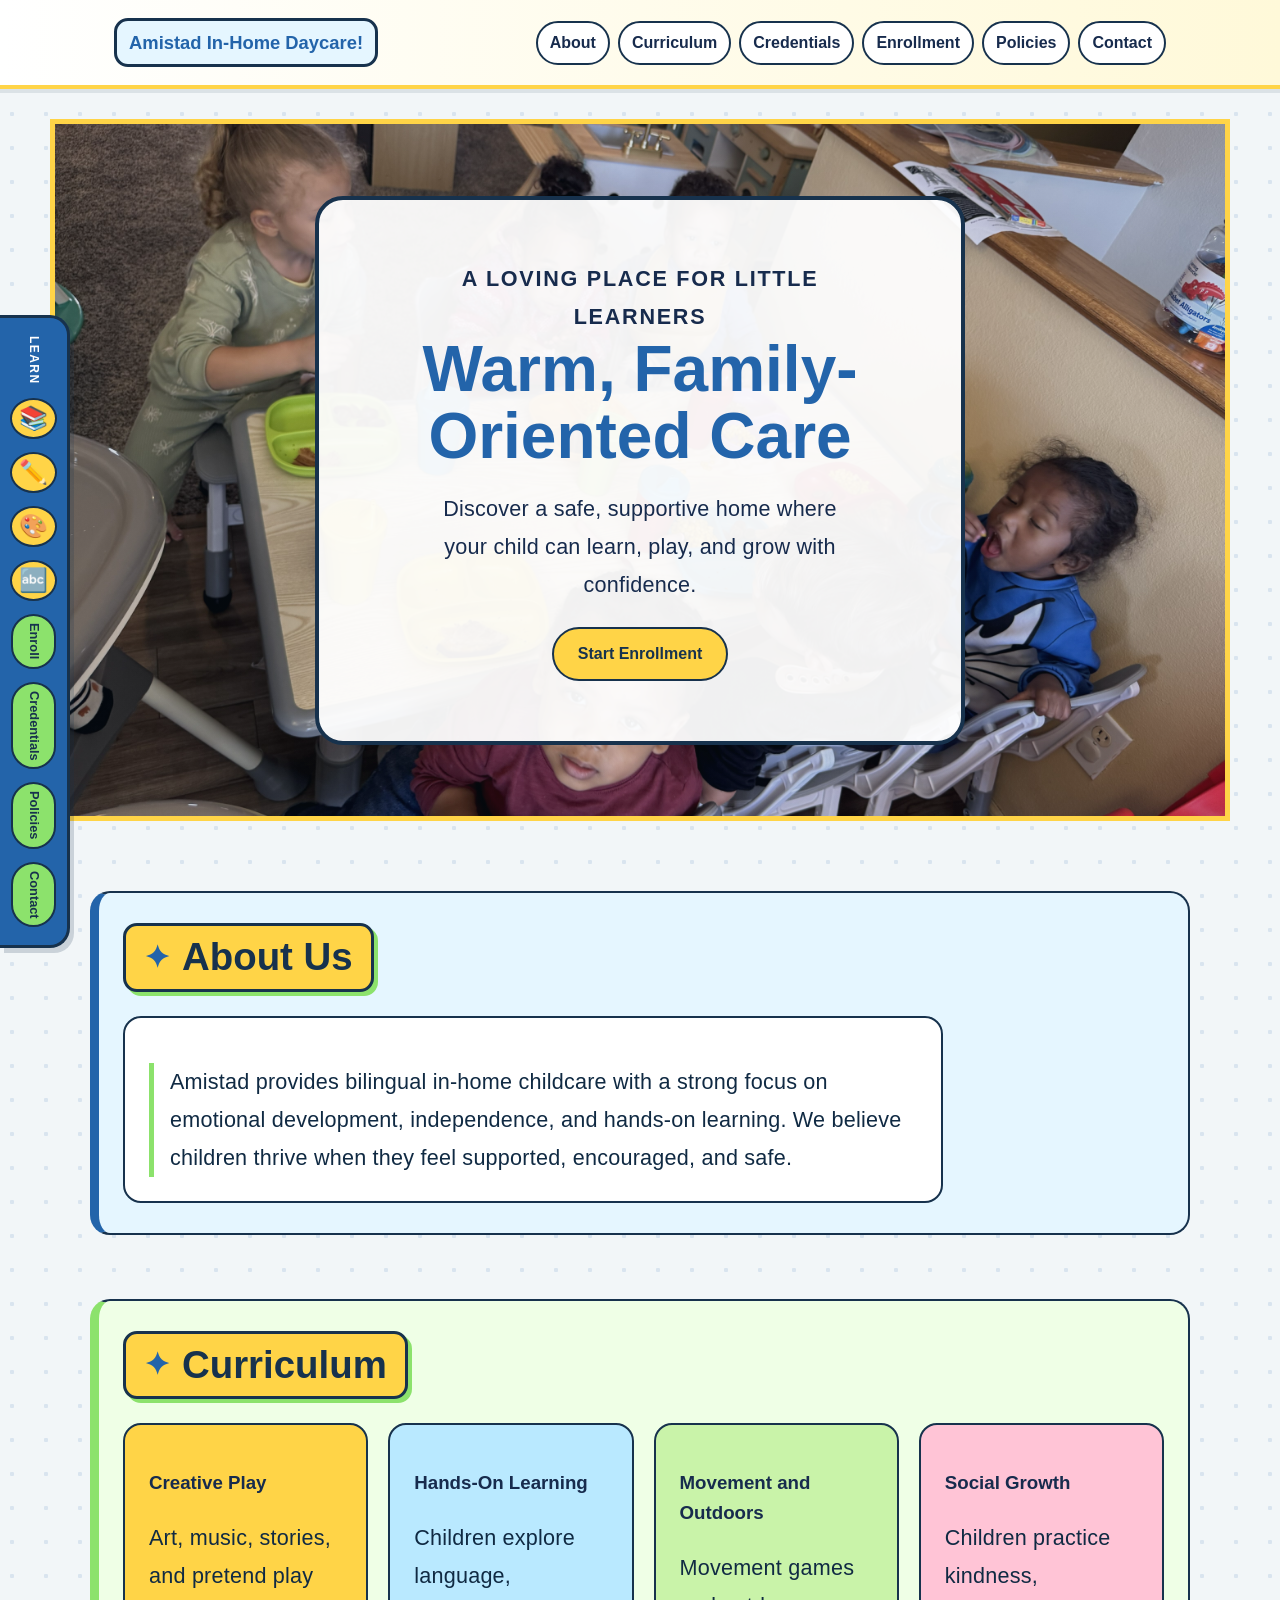
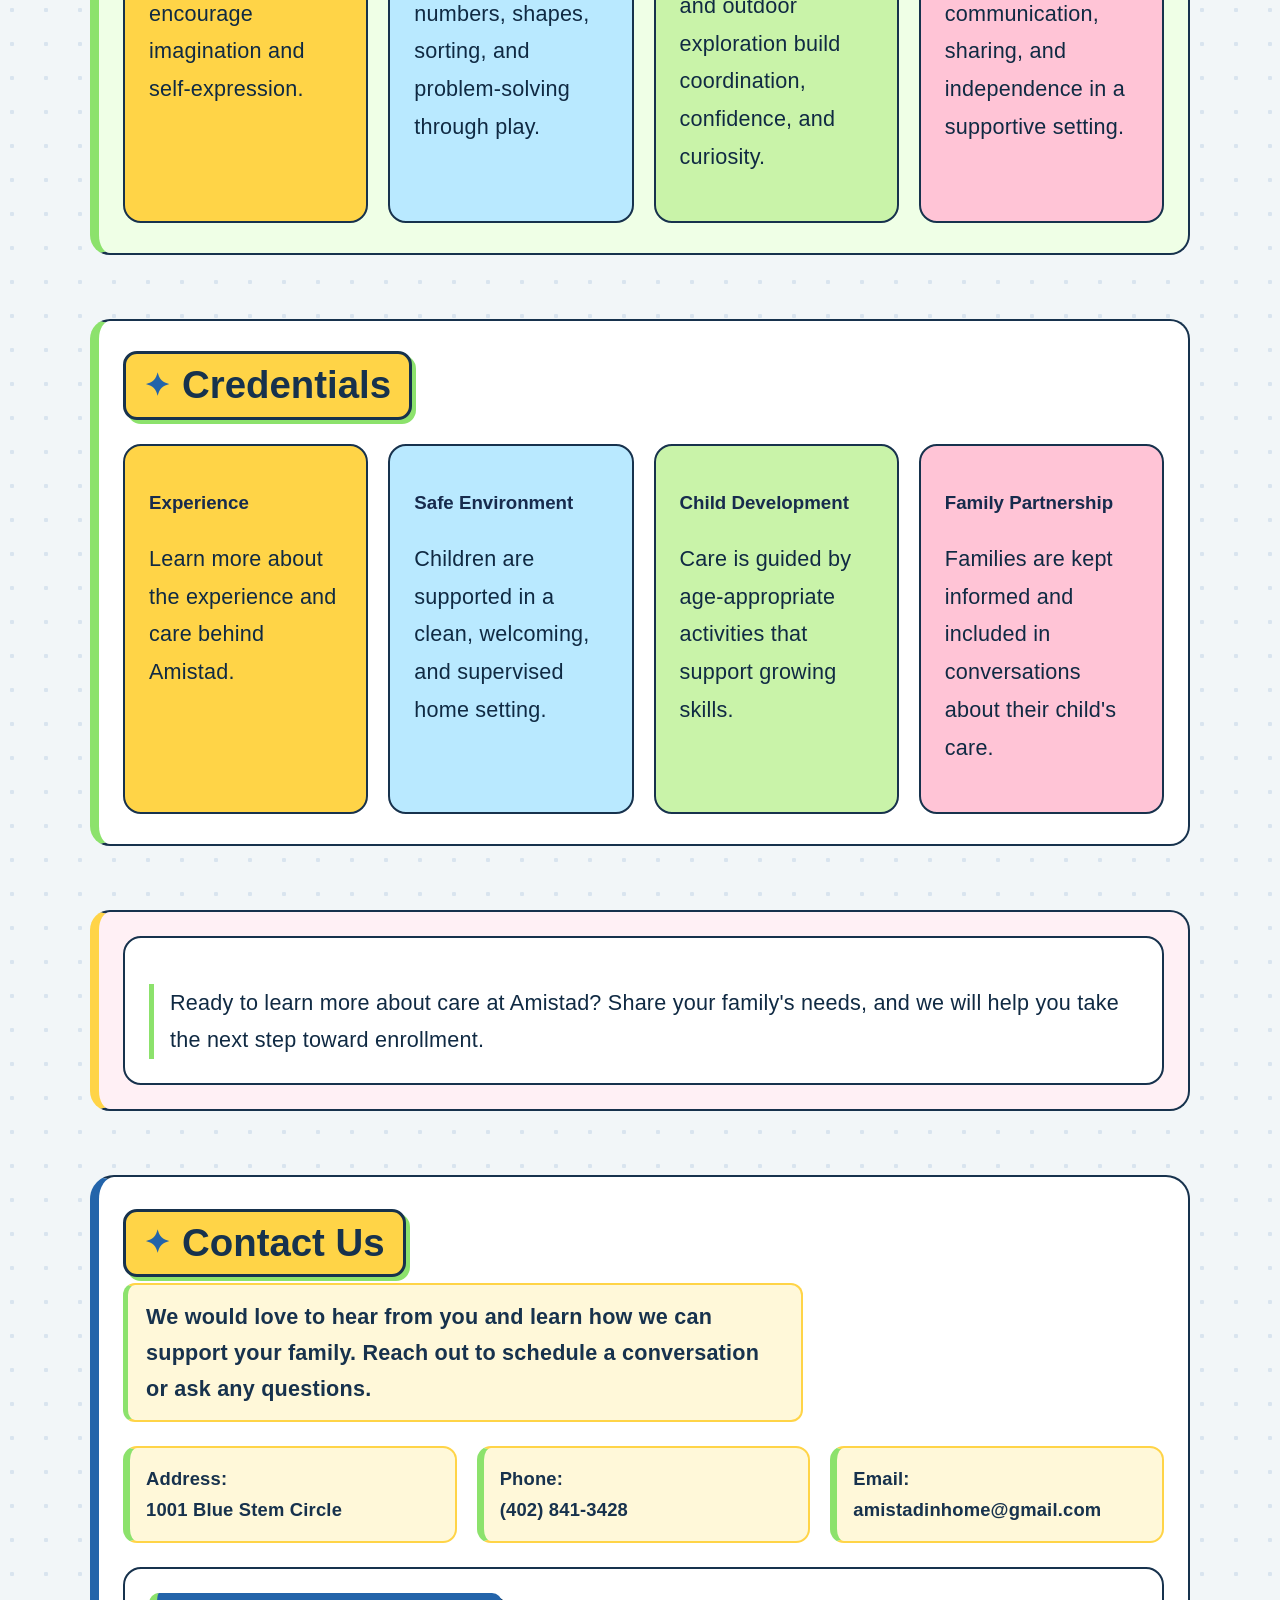
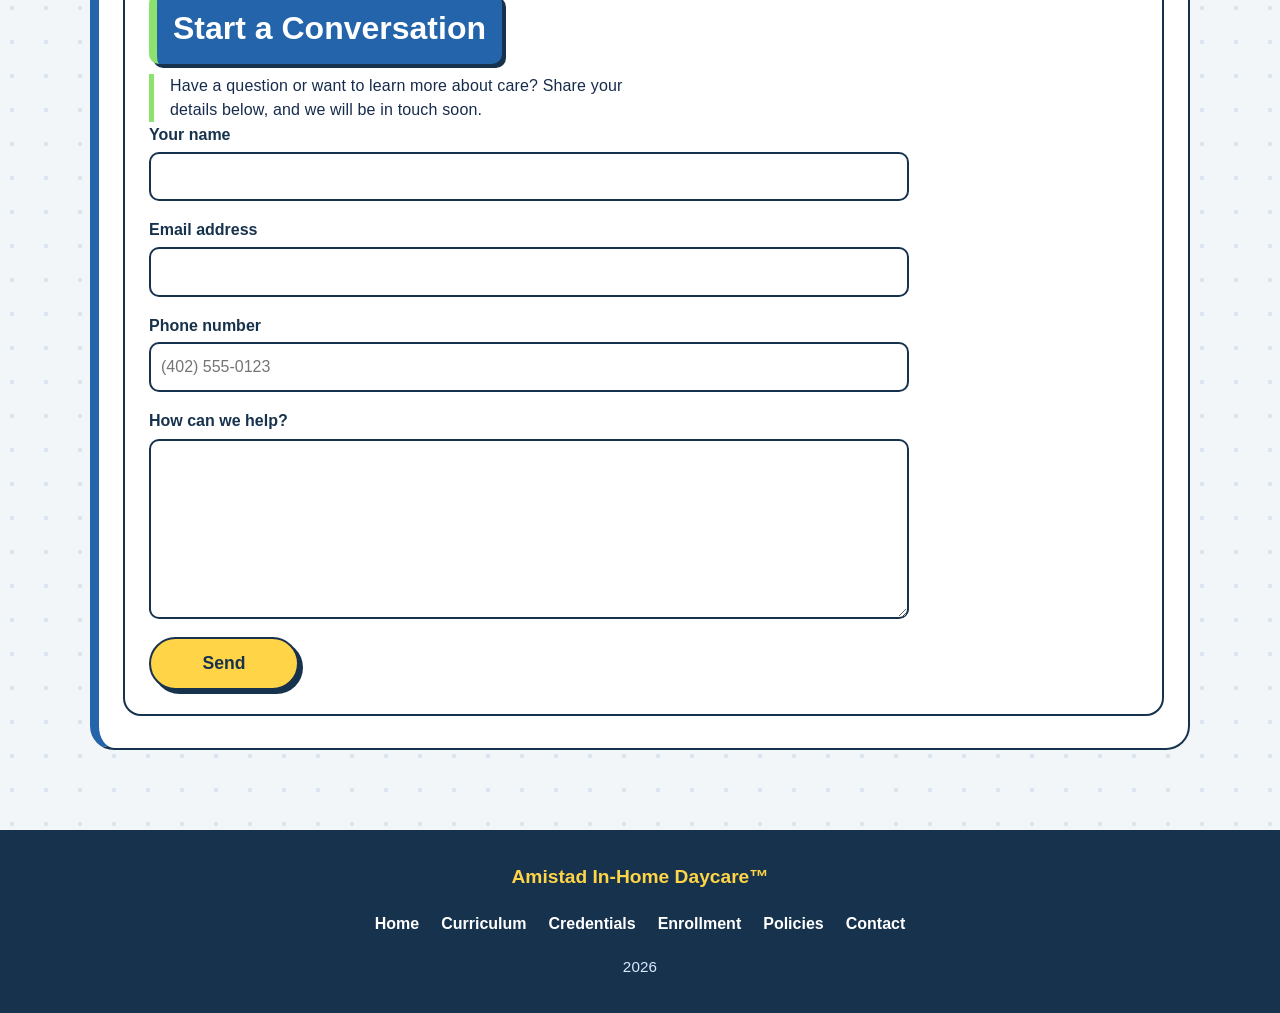
==== index.html @ 3a933715 "Build Amistad daycare website" ====
<!DOCTYPE html>
<html lang="en">
<head>
    <meta charset="UTF-8">
    <meta name="viewport" content="width=device-width, initial-scale=1.0">
    <link rel="stylesheet" href="/styles/main.css">
    <script src="/javascript/fade.js"> </script>
    <script src="/javascript/contact.js" defer></script>
    <script src="/javascript/mobile-menu.js" defer></script>
    <script src="/javascript/rainbow-loader.js" defer></script>
    <title>Amistad</title>
</head>
<body>
    <aside class="learning-sidebar" aria-label="Quick links">
        <span class="sidebar-label">Learn</span>
        <span class="learning-icon">📚</span>
        <span class="learning-icon">✏️</span>
        <span class="learning-icon">🎨</span>
        <span class="learning-icon">🔤</span>
        <a class="sidebar-link" href="/pages/enrollment.html">Enroll</a>
        <a class="sidebar-link" href="/pages/credentials.html">Credentials</a>
        <a class="sidebar-link" href="/pages/policies.html">Policies</a>
        <a class="sidebar-link" href="/pages/contact.html">Contact</a>
    </aside>
    <header>
        <nav>
            <a class="logo" href="/index.html"><strong>Amistad In-Home Daycare!</strong></a>
            <button class="menu-toggle" type="button" aria-expanded="false" aria-controls="site-navigation">
                <span class="menu-toggle-icon" aria-hidden="true"></span>
                <span>Menu</span>
            </button>
            <div class="nav-links" id="site-navigation">
                <a href ="#about">About</a>
                <a href="/pages/curriculum.html">Curriculum</a>
                <a href="/pages/credentials.html">Credentials</a>
                <a href="/pages/enrollment.html">Enrollment</a>
                <a href="/pages/policies.html">Policies</a>
                <a href="/pages/contact.html">Contact</a>
            </div>
        </nav>
    </header>

    <section class="hero">
        <div class="hero-content">
            <p class="hero-eyebrow">A loving place for little learners</p>
            <h1>Warm, Family-Oriented Care</h1>
            <p>Discover a safe, supportive home where your child can learn, play, and grow with confidence.</p>
            <a href="/pages/enrollment.html" class="btn-enroll">Start Enrollment</a>
        </div>

    </section>
    <section id="about">
        <h2>About Us</h2>
        <div class="card">
            <p>
                Amistad provides bilingual in‑home childcare with a strong focus on 
                emotional development, independence, and hands‑on learning. 
                We believe children thrive when they feel supported, encouraged, and safe.
            </p>
        </div>
    </section>
    <section id="curriculum">
        <h2>Curriculum</h2>
        <div class="grid">
            <div class="card1">
              <h3>Creative Play</h3>
          <p>Art, music, stories, and pretend play encourage imagination and self-expression.</p> 
            </div>
            <div class="card2">
              <h3>Hands-On Learning</h3>
          <p>Children explore language, numbers, shapes, sorting, and problem-solving through play.</p> 
            </div>     
             <div class="card3">
              <h3>Movement and Outdoors</h3>
          <p>Movement games and outdoor exploration build coordination, confidence, and curiosity.</p> 
            </div>
             <div class="card4">
              <h3>Social Growth</h3>
          <p>Children practice kindness, communication, sharing, and independence in a supportive setting.</p> 
            </div>     
        </div>
    </section>
    <section id="credentials">
        <h2>Credentials</h2>
        <div class="grid">
            <div class="card1">
                <h3>Experience</h3>
                <p>Learn more about the experience and care behind Amistad.</p>
            </div>
            <div class="card2">
                <h3>Safe Environment</h3>
                <p>Children are supported in a clean, welcoming, and supervised home setting.</p>
            </div>
            <div class="card3">
                <h3>Child Development</h3>
                <p>Care is guided by age-appropriate activities that support growing skills.</p>
            </div>
            <div class="card4">
                <h3>Family Partnership</h3>
                <p>Families are kept informed and included in conversations about their child's care.</p>
            </div>
        </div>
    </section>
    <section id="enrollment">
         <div class="card">
            <p>Ready to learn more about care at Amistad? Share your family's needs, and we will help you take the next step toward enrollment.</p> 
            <!-- <a class="btn" href="#"></a> -->
            </div>
    </section>
    <section id="contact">
        <h2>Contact Us</h2>
           <p class="contact-intro">We would love to hear from you and learn how we can support your family. Reach out to schedule a conversation or ask any questions.</p>
        <div class="grid">
               <p><strong>Address:</strong><br>1001 Blue Stem Circle</p>
               <p><strong>Phone:</strong><br>(402) 841-3428</p>
              <p class="email-detail"><strong>Email:</strong><br>amistadinhome@gmail.com</p> 
            </div>
             <div class="card">
                                    <h3 class="contact-card-heading">Start a Conversation</h3>
                                      <p class="contact-form-intro">Have a question or want to learn more about care? Share your details below, and we will be in touch soon.</p>
            <form class="contact-form" action="https://formsubmit.co/ajax/amistadinhome@gmail.com" method="post">
                                <label for="home-contact-name">Your name</label>
                <input id="home-contact-name" name="name" type="text" autocomplete="name" required>
                                <label for="home-contact-email">Email address</label>
                <input id="home-contact-email" name="email" type="email" autocomplete="email" required>
                                <label for="home-contact-phone">Phone number</label>
                <input id="home-contact-phone" name="phone" type="tel" inputmode="tel" autocomplete="tel" placeholder="(402) 555-0123" pattern="\([0-9]{3}\) [0-9]{3}-[0-9]{4}" title="Please enter a phone number in this format: (402) 555-0123" required>
                                <label for="home-contact-message">How can we help?</label>
                <textarea id="home-contact-message" name="message" rows="6" required></textarea>
                <button class="btn contact-submit" type="submit">Send</button>
                <p class="form-status" role="status" aria-live="polite"></p>
            </form> 
            </div>
        </div>

    </section>
    <footer class="site-footer">
        <div class="footer-brand">Amistad In-Home Daycare&trade;</div>
        <nav class="footer-links" aria-label="Footer navigation">
            <a href="/index.html">Home</a>
            <a href="/pages/curriculum.html">Curriculum</a>
            <a href="/pages/credentials.html">Credentials</a>
            <a href="/pages/enrollment.html">Enrollment</a>
            <a href="/pages/policies.html">Policies</a>
            <a href="/pages/contact.html">Contact</a>
        </nav>
        <p class="footer-date">2026</p>
    </footer>
</body>
</html>
---- styles/main.css ----
:root {
    --color-primary: #2364aa;
    --color-primary2: #ffd447;
    --color-secondary: #8ce26c;
    --color-text: #172b4d;
    --color-bg: #f2f6f8;
    --color-white: #ffffff;
    --color-border: #17324d;
    --max-width: 1100px;
}

* {
    box-sizing: border-box;
}

.site-loader {
    align-items: center;
    background: var(--color-white);
    display: flex;
    inset: 0;
    justify-content: center;
    opacity: 1;
    position: fixed;
    transition: opacity 0.45s ease, visibility 0.45s ease;
    visibility: visible;
    z-index: 100;
}

.site-loader.is-hidden {
    opacity: 0;
    pointer-events: none;
    visibility: hidden;
}

.site-loader-mark {
    align-items: center;
    display: flex;
    flex-direction: column;
    gap: 18px;
}

.site-loader-rainbow {
    animation: rainbow-spin 1.4s linear infinite;
    background: conic-gradient(#ef476f, #ffd166, #06d6a0, #118ab2, #7b2cbf, #ef476f);
    border: 10px solid var(--color-white);
    border-radius: 50%;
    box-shadow: 0 0 0 3px var(--color-border), 5px 6px 0 rgba(23, 50, 77, 0.18);
    height: 76px;
    position: relative;
    width: 76px;
}

.site-loader-rainbow::after {
    background: var(--color-white);
    border-radius: 50%;
    content: "";
    inset: 15px;
    position: absolute;
}

.site-loader-text {
    color: var(--color-border);
    font-size: 0.9rem;
    font-weight: 700;
    letter-spacing: 0.08em;
    text-transform: uppercase;
}

@keyframes rainbow-spin {
    to {
        transform: rotate(360deg);
    }
}

html {
    scroll-behavior: smooth;
}

body {
    margin: 0;
    font-family: Arial, Helvetica, sans-serif;
    background-color: var(--color-bg);
    background-image: radial-gradient(circle at 12px 12px, rgba(35, 100, 170, 0.12) 2px, transparent 2.5px);
    background-size: 34px 34px;
    color: var(--color-text);
    line-height: 1.6;
}

p {
    color: #102a43;
    font-size: clamp(1.15rem, 2vw, 1.35rem);
    letter-spacing: 0.01em;
    line-height: 1.75;
}

.page-decor {
    border: 3px dashed var(--color-primary2);
    border-radius: 26px;
    inset: 10px;
    pointer-events: none;
    position: fixed;
    z-index: 20;
}

.decor {
    background: var(--color-white);
    border: 2px solid var(--color-border);
    border-radius: 50%;
    box-shadow: 2px 3px 0 rgba(23, 50, 77, 0.18);
    font-size: 2.7rem;
    line-height: 1;
    padding: 7px;
    position: absolute;
}

.decor-crayon {
    left: 30px;
    top: -24px;
    transform: rotate(-18deg);
}

.decor-bear {
    right: 30px;
    top: -24px;
}

.decor-rainbow {
    bottom: -24px;
    left: 30px;
}

.decor-books {
    bottom: -24px;
    right: 30px;
    transform: rotate(12deg);
}

.learning-sidebar {
    align-items: center;
    background: var(--color-primary);
    border: 3px solid var(--color-border);
    border-left: 0;
    border-radius: 0 20px 20px 0;
    box-shadow: 4px 5px 0 rgba(23, 50, 77, 0.18);
    display: flex;
    flex-direction: column;
    gap: 13px;
    left: 0;
    padding: 18px 10px;
    position: fixed;
    top: 35%;
    z-index: 9;
}

.sidebar-label {
    color: var(--color-white);
    font-size: 0.75rem;
    font-weight: 700;
    letter-spacing: 0.12em;
    text-transform: uppercase;
    writing-mode: vertical-rl;
}

.learning-icon {
    background: var(--color-primary2);
    border: 2px solid var(--color-border);
    border-radius: 50%;
    font-size: 1.45rem;
    line-height: 1;
    padding: 7px;
}

.sidebar-link {
    background: var(--color-secondary);
    border: 2px solid var(--color-border);
    border-radius: 999px;
    color: var(--color-border);
    font-size: 0.8rem;
    font-weight: 700;
    padding: 7px 10px;
    text-decoration: none;
    writing-mode: vertical-rl;
}

.sidebar-link:hover,
.sidebar-link:focus-visible {
    background: var(--color-white);
}

.enrollment-sidebar {
    background: var(--color-secondary);
}

.enrollment-sidebar .learning-icon {
    background: var(--color-white);
}

.policies-sidebar {
    background: var(--color-secondary);
}

.policies-sidebar .learning-icon {
    background: var(--color-white);
}

.contact-sidebar {
    background: var(--color-primary2);
}

.contact-sidebar .sidebar-label {
    color: var(--color-border);
}

.contact-sidebar .learning-icon {
    background: var(--color-white);
}

.credentials-sidebar {
    background: var(--color-primary);
}

.credentials-sidebar .learning-icon {
    background: var(--color-primary2);
}

.story-card {
    max-width: 850px;
}

.story-card p + p {
    margin-top: 22px;
}

.contact-form {
    max-width: 760px;
}

.contact-card-heading {
    background: var(--color-primary);
    border-left: 8px solid var(--color-secondary);
    border-radius: 10px;
    box-shadow: 4px 4px 0 var(--color-border);
    color: var(--color-white);
    display: inline-block;
    font-size: clamp(1.45rem, 3vw, 2rem);
    margin: 0 0 10px;
    padding: 10px 16px;
}

.contact-form-intro {
    color: var(--color-text);
    font-size: 1rem;
    line-height: 1.5;
    max-width: 58ch;
    margin: 0 0 20px;
}

.contact-form label {
    color: var(--color-border);
    display: block;
    font-size: 1rem;
    font-weight: 700;
    margin-top: 16px;
}

.contact-form label:first-child {
    margin-top: 0;
}

.contact-form textarea {
    border: 2px solid var(--color-border);
    border-radius: 10px;
    display: block;
    font: inherit;
    margin-top: 6px;
    padding: 11px 12px;
    resize: vertical;
    width: 100%;
}

.contact-form input {
    border-radius: 10px;
    font: inherit;
}

.contact-form input:focus,
.contact-form textarea:focus {
    border-color: var(--color-primary);
    box-shadow: 0 0 0 3px rgba(35, 100, 170, 0.2);
    outline: none;
}

.contact-form input:user-invalid,
.contact-form textarea:user-invalid {
    border-color: #b42318;
}

.contact-form .form-status {
    display: none;
    font-size: 1rem;
    margin: 18px 0 0;
}

.contact-form .form-status.is-visible {
    background: #e9f8e4;
    border: 2px solid var(--color-secondary);
    border-radius: 10px;
    color: var(--color-border);
    display: block;
    font-weight: 700;
    padding: 10px 12px;
}

.contact-form .form-status.is-visible.is-error {
    background: #fff0ee;
    border-color: #b42318;
    color: #8a1c13;
}

.contact-page main p:not(.hero-eyebrow) {
    background: #fff8d9;
    border: 2px solid var(--color-primary2);
    border-left: 7px solid var(--color-secondary);
    border-radius: 12px;
    color: var(--color-border);
    font-size: clamp(1.2rem, 2.2vw, 1.45rem);
    font-weight: 600;
    line-height: 1.65;
    padding: 14px 18px;
}

.contact-page .page-title p:last-child {
    background: rgba(255, 255, 255, 0.7);
    margin-top: 8px;
}

.contact-page #contact-details .card p {
    margin-bottom: 0;
    min-height: 78px;
}

.site-footer {
    background: var(--color-border);
    color: var(--color-white);
    margin-top: 80px;
    padding: 32px 24px;
    text-align: center;
}

.footer-brand {
    color: var(--color-primary2);
    font-size: 1.2rem;
    font-weight: 700;
}

.footer-links {
    display: flex;
    flex-wrap: wrap;
    gap: 10px 22px;
    justify-content: center;
    margin: 18px auto;
    max-width: 900px;
}

.footer-links a {
    color: var(--color-white);
    font-weight: 700;
    text-decoration: none;
}

.footer-links a:hover,
.footer-links a:focus-visible {
    color: var(--color-primary2);
}

.footer-date {
    color: #dbeafe;
    font-size: 0.95rem;
    margin: 0;
}

header {
    background: linear-gradient(90deg, var(--color-white), #fff9d9);
    border-bottom: 4px solid var(--color-primary2);
    box-shadow: 0 4px 0 rgba(23, 50, 77, 0.1);
    position: sticky;
    top: 0;
    z-index: 10;
}

header nav {
    align-items: center;
    display: flex;
    flex-wrap: wrap;
    gap: 16px 24px;
    justify-content: space-between;
    margin: 0 auto;
    max-width: var(--max-width);
    padding: 18px 24px;
}

.logo {
    background: #e5f6ff;
    border: 3px solid var(--color-border);
    border-radius: 14px;
    color: var(--color-primary);
    display: block;
    font-size: 1.15rem;
    padding: 7px 12px;
    text-decoration: none;
}

.nav-links {
    display: flex;
    flex-wrap: wrap;
    gap: 8px;
    justify-content: flex-end;
}

.menu-toggle {
    align-items: center;
    background: var(--color-white);
    border: 2px solid var(--color-border);
    border-radius: 10px;
    color: var(--color-text);
    display: none;
    font: inherit;
    font-weight: 700;
    gap: 8px;
    padding: 8px 12px;
}

.menu-toggle:hover,
.menu-toggle:focus-visible {
    background: var(--color-secondary);
}

.menu-toggle-icon,
.menu-toggle-icon::before,
.menu-toggle-icon::after {
    background: currentColor;
    border-radius: 2px;
    display: block;
    height: 2px;
    width: 18px;
}

.menu-toggle-icon {
    position: relative;
}

.menu-toggle-icon::before,
.menu-toggle-icon::after {
    content: "";
    position: absolute;
}

.menu-toggle-icon::before {
    top: -6px;
}

.menu-toggle-icon::after {
    top: 6px;
}

header nav a {
    background: var(--color-white);
    border: 2px solid var(--color-border);
    border-radius: 999px;
    color: var(--color-text);
    font-weight: 600;
    padding: 7px 12px;
    text-decoration: none;
    transition: background 0.2s ease, transform 0.2s ease;
}

header nav a:hover,
header nav a:focus-visible {
    background: var(--color-secondary);
    color: var(--color-border);
    transform: translateY(-2px);
}

.hero {
    align-items: center;
    background-image: linear-gradient(rgba(23, 50, 77, 0.16), rgba(23, 50, 77, 0.16)), url("/media/IMG_1958.jpeg");
    background-position: center;
    background-size: cover;
    border: 5px solid var(--color-primary2);
    display: flex;
    justify-content: center;
    margin: 30px auto 70px;
    min-height: min(78vh, 720px);
    padding: 48px 24px;
    position: relative;
    transition: opacity 0.15s linear;
    width: min(calc(100% - 48px), 1180px);
}

.page-title {
    background: linear-gradient(135deg, #e5f6ff, #fff9d9);
    border: 4px solid var(--color-border);
    border-radius: 24px;
    margin: 34px auto 64px;
    max-width: var(--max-width);
    padding: clamp(32px, 6vw, 70px) 24px;
    text-align: center;
}

.page-title h1 {
    color: var(--color-primary);
    font-size: clamp(2.2rem, 5vw, 4rem);
    line-height: 1.05;
    margin: 0 auto 18px;
    max-width: 850px;
}

.page-title p:last-child {
    margin: 0 auto;
}

.hero-content {
    background: rgba(255, 255, 255, 0.94);
    border: 4px solid var(--color-border);
    border-radius: 28px;
    max-width: 650px;
    padding: clamp(28px, 5vw, 60px);
    text-align: center;
}

.hero h1 {
    color: var(--color-primary);
    font-size: clamp(2.2rem, 5vw, 4.2rem);
    line-height: 1.05;
    margin: 0 0 20px;
}

.hero-eyebrow {
    color: var(--color-primary);
    font-size: 0.95rem;
    font-weight: 700;
    letter-spacing: 0.08em;
    margin: 0 0 12px;
    text-transform: uppercase;
}

.hero p {
    color: var(--color-text);
    font-size: clamp(1.15rem, 2vw, 1.35rem);
    margin: 0 auto;
    max-width: 34ch;
}

.btn,
.btn-enroll {
    background: var(--color-primary2);
    border: 2px solid var(--color-border);
    border-radius: 999px;
    color: var(--color-border);
    display: inline-block;
    font-weight: bold;
    margin-top: 24px;
    padding: 12px 24px;
    text-decoration: none;
}

.btn:hover,
.btn-enroll:hover,
.btn:focus-visible,
.btn-enroll:focus-visible {
    background: var(--color-secondary);
}

.contact-submit {
    background: var(--color-primary2);
    box-shadow: 4px 4px 0 var(--color-border);
    color: var(--color-border);
    font-size: 1.1rem;
    margin-top: 18px;
    min-width: 150px;
    padding: 14px 28px;
}

.contact-submit:hover,
.contact-submit:focus-visible {
    background: var(--color-secondary);
    box-shadow: 2px 2px 0 var(--color-border);
    transform: translate(2px, 2px);
}

section:not(.hero) {
    background: var(--color-white);
    border: 2px solid var(--color-border);
    border-left: 9px solid var(--color-primary);
    border-radius: 20px;
    margin: 0 auto 64px;
    max-width: var(--max-width);
    padding: 30px 24px;
    scroll-margin-top: 100px;
}

.fade-section {
    opacity: 0;
    transform: translateY(24px);
    transition: opacity 0.7s ease, transform 0.7s ease;
}

.fade-section.is-visible {
    opacity: 1;
    transform: translateY(0);
}

#curriculum {
    border-left-color: var(--color-secondary);
}

#credentials {
    border-left-color: var(--color-secondary);
}

#credential {
    border-left-color: var(--color-primary);
}

#enrollment {
    border-left-color: var(--color-primary2);
    padding-bottom: 24px;
    padding-top: 24px;
}

h2 {
    align-items: center;
    background: var(--color-primary2);
    border: 3px solid var(--color-border);
    border-radius: 14px;
    box-shadow: 4px 4px 0 var(--color-secondary);
    color: var(--color-border);
    display: inline-flex;
    font-size: clamp(1.8rem, 3vw, 2.5rem);
    gap: 12px;
    line-height: 1.1;
    margin: 0 0 24px;
    padding: 10px 18px;
}

h2::before {
    color: var(--color-primary);
    content: "✦";
    font-size: 0.8em;
}

.card,
.card1,
.card2,
.card3,
.card4 {
    background: var(--color-white);
    border: 2px solid var(--color-border);
    border-radius: 18px;
    color: var(--color-text);
    margin: 0;
    padding: 24px;
}

.card1,
.card2,
.card3,
.card4 {
    background: var(--color-primary2);
}

.grid .card2 {
    background: #b9e9ff;
}

.grid .card3 {
    background: #c9f3a9;
}

.grid .card4 {
    background: #ffc4d6;
}

#about {
    background: #e5f6ff;
}

#about .card {
    background: var(--color-white);
    max-width: 820px;
}

#about .card p {
    color: #102a43;
    font-size: clamp(1.15rem, 2vw, 1.35rem);
    letter-spacing: 0.01em;
    max-width: 68ch;
}

#curriculum {
    background: #efffe6;
}

#credential {
    background: #fff9d9;
}

#enrollment {
    background: #fff0f5;
}

.grid {
    display: grid;
    gap: 20px;
    grid-template-columns: repeat(auto-fit, minmax(220px, 1fr));
}

#contact {
    background: var(--color-white);
    border: 2px solid var(--color-border);
    border-left: 9px solid var(--color-primary);
    border-radius: 24px;
    padding-bottom: 32px;
    padding-top: 32px;
}

#contact h2 {
    margin-bottom: 6px;
}

.contact-intro {
    background: #fff8d9;
    border: 2px solid var(--color-primary2);
    border-left: 5px solid var(--color-secondary);
    border-radius: 12px;
    color: var(--color-border);
    font-size: clamp(1.15rem, 2vw, 1.35rem);
    font-weight: 600;
    line-height: 1.65;
    margin: 0 0 24px;
    max-width: 680px;
    padding: 14px 18px;
}

.card p {
    border-left: 5px solid var(--color-secondary);
    margin-bottom: 0;
    padding-left: 16px;
}

#contact > .grid p {
    background: #fff8d9;
    border: 2px solid var(--color-primary2);
    border-left: 7px solid var(--color-secondary);
    border-radius: 14px;
    color: var(--color-border);
    font-size: 1.15rem;
    font-weight: 600;
    line-height: 1.65;
    margin: 0;
    padding: 16px;
}

.email-detail {
    font-size: clamp(0.85rem, 1.6vw, 1.15rem) !important;
    overflow-wrap: anywhere;
}

.contact-page #contact-details .email-detail {
    font-size: clamp(0.78rem, 2.5vw, 1.05rem) !important;
    line-height: 1.35;
    word-break: normal;
}

#contact .card {
    margin-top: 24px;
}

input {
    border: 2px solid var(--color-border);
    display: block;
    margin: 4px 0 14px;
    padding: 10px;
    width: 100%;
}

.enrollment-form {
    max-width: 900px;
}

.form-grid {
    display: grid;
    gap: 18px 24px;
    grid-template-columns: repeat(2, minmax(0, 1fr));
}

.enrollment-form label,
.enrollment-form legend {
    color: var(--color-border);
    font-size: 1rem;
    font-weight: 700;
}

.enrollment-form input,
.enrollment-form select,
.enrollment-form textarea {
    border: 2px solid var(--color-border);
    border-radius: 10px;
    font: inherit;
    margin: 6px 0 0;
    padding: 11px 12px;
    width: 100%;
}

.child-name-fields {
    display: grid;
    gap: 14px 18px;
    grid-template-columns: repeat(2, minmax(0, 1fr));
}

.child-name-fields > label,
.child-name-fields > input {
    grid-column: 1 / -1;
}

.child-name-fields > div {
    min-width: 0;
}

.form-field-wide,
.enrollment-form fieldset,
.enrollment-form > label,
.enrollment-form > textarea {
    grid-column: 1 / -1;
}

.enrollment-form fieldset {
    border: 2px solid var(--color-primary2);
    border-radius: 14px;
    margin: 24px 0;
    padding: 18px;
}

.choice-label {
    display: inline-flex;
    gap: 8px;
    margin: 16px 24px 0 0;
}

.choice-label input {
    accent-color: var(--color-primary);
    margin: 3px 0 0;
    width: auto;
}

.enrollment-form textarea {
    display: block;
    resize: vertical;
}

@media (max-width: 680px) {
    .learning-sidebar {
        display: none;
    }

    .page-decor {
        inset: 6px;
    }

    .decor {
        font-size: 1.9rem;
        padding: 5px;
    }

    .decor-crayon,
    .decor-bear {
        top: -17px;
    }

    .decor-rainbow,
    .decor-books {
        bottom: -17px;
    }

    header nav {
        align-items: flex-start;
        flex-direction: row;
        gap: 12px;
    }

    header nav a {
        margin: 0;
    }

    header nav .logo {
        max-width: calc(100% - 82px);
    }

    .menu-toggle {
        display: inline-flex;
        flex-shrink: 0;
    }

    .nav-links {
        background: var(--color-white);
        border-top: 2px solid var(--color-primary2);
        display: none;
        flex-basis: 100%;
        flex-direction: column;
        gap: 6px;
        justify-content: flex-start;
        padding-top: 10px;
    }

    .nav-links.is-open {
        display: flex;
    }

    .nav-links a {
        width: 100%;
    }

    .hero {
        margin-top: 18px;
        min-height: 70vh;
        background: transparent;
        border: 0;
        width: min(calc(100% - 24px), 1180px);
    }

    section:not(.hero) {
        padding: 0 12px;
    }

    .form-grid {
        grid-template-columns: 1fr;
    }

    .child-name-fields {
        grid-template-columns: 1fr;
    }
}

@media (prefers-reduced-motion: reduce) {
    .site-loader {
        transition: none;
    }

    .site-loader-rainbow {
        animation: none;
    }

    .fade-section {
        opacity: 1;
        transform: none;
        transition: none;
    }
}
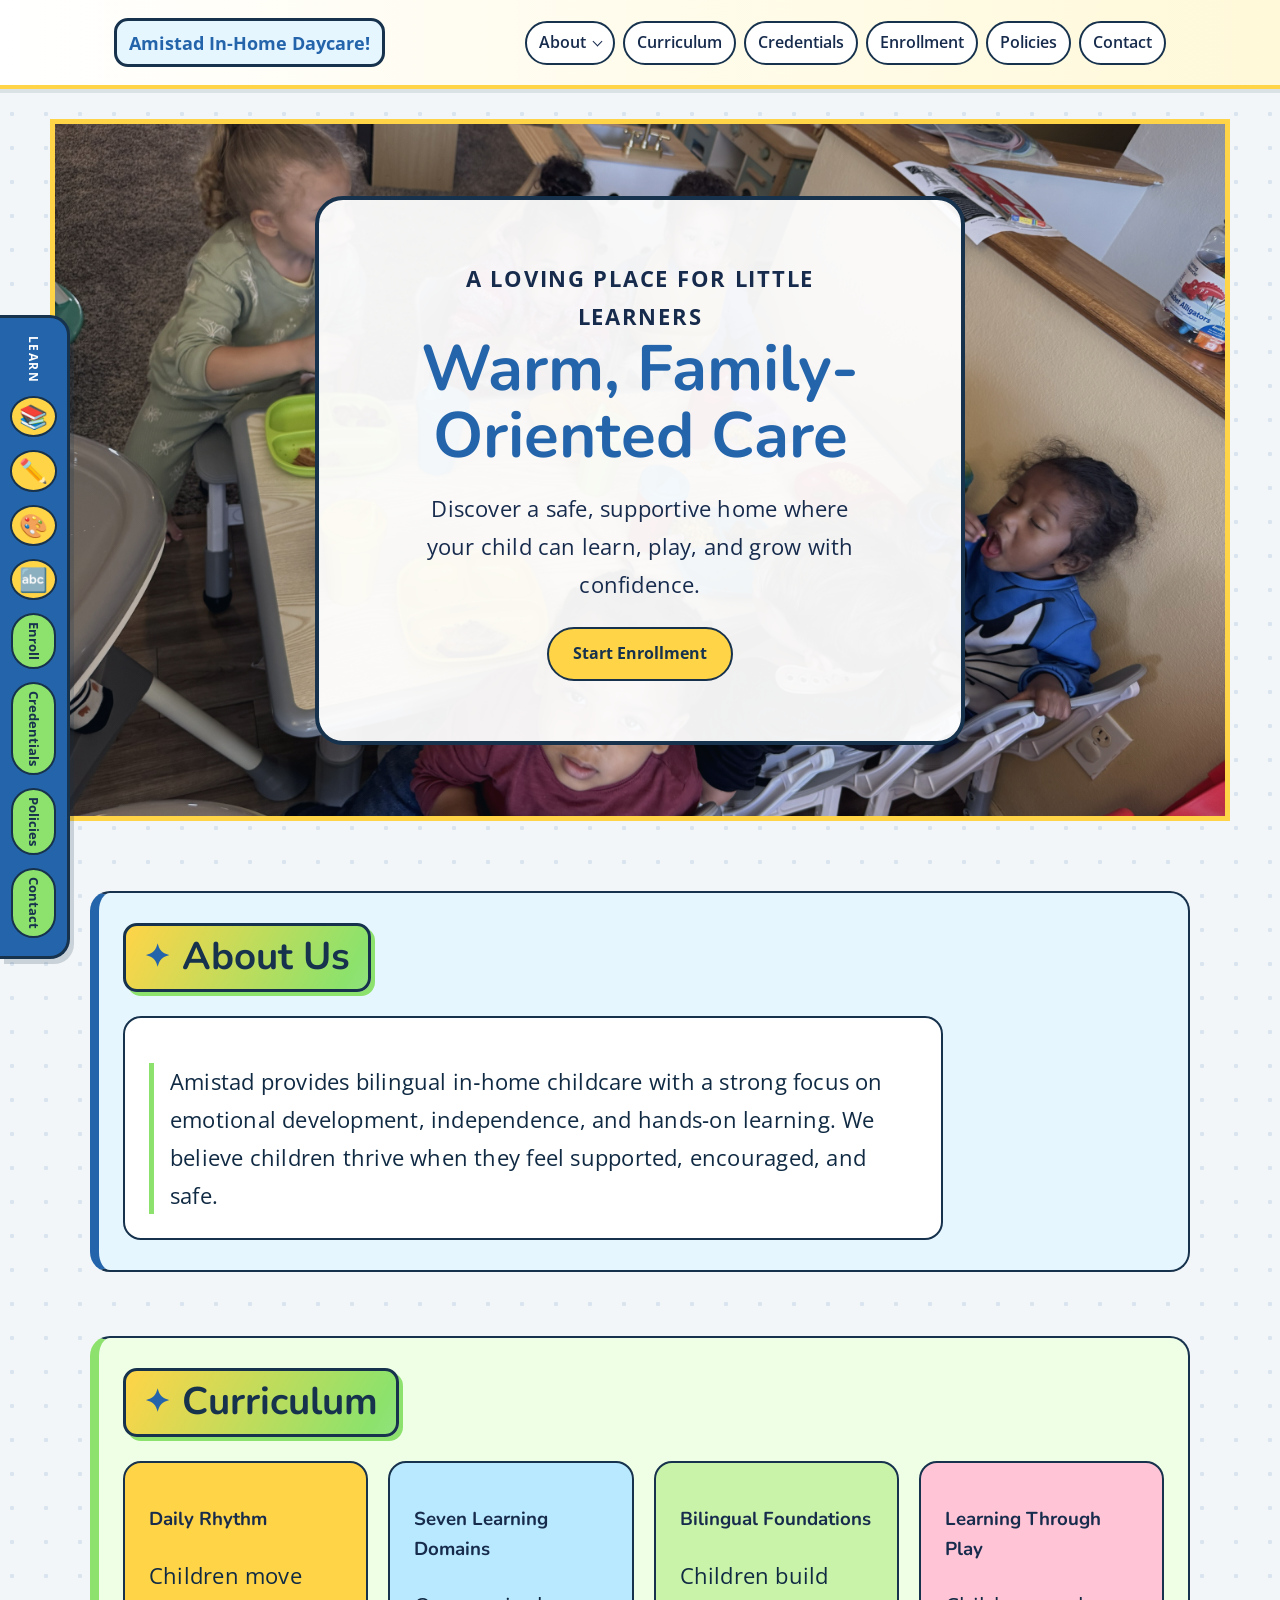
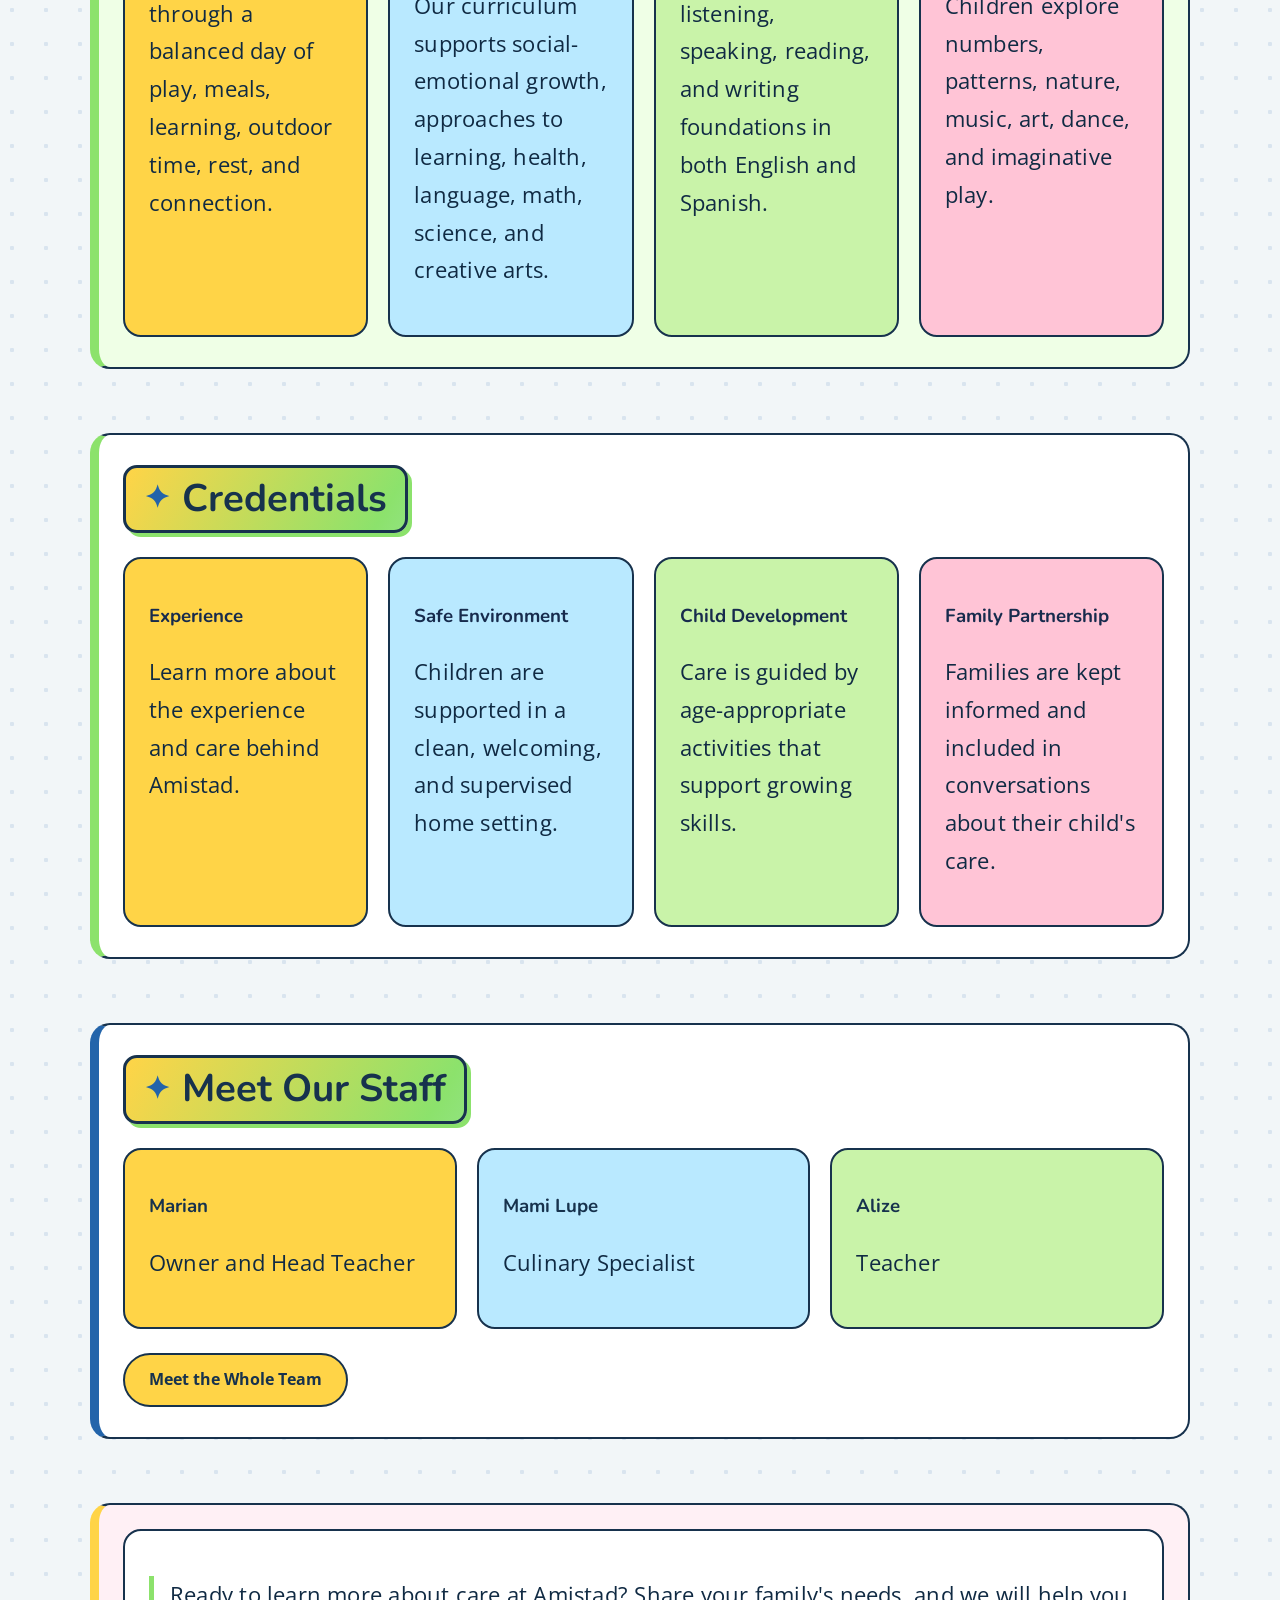
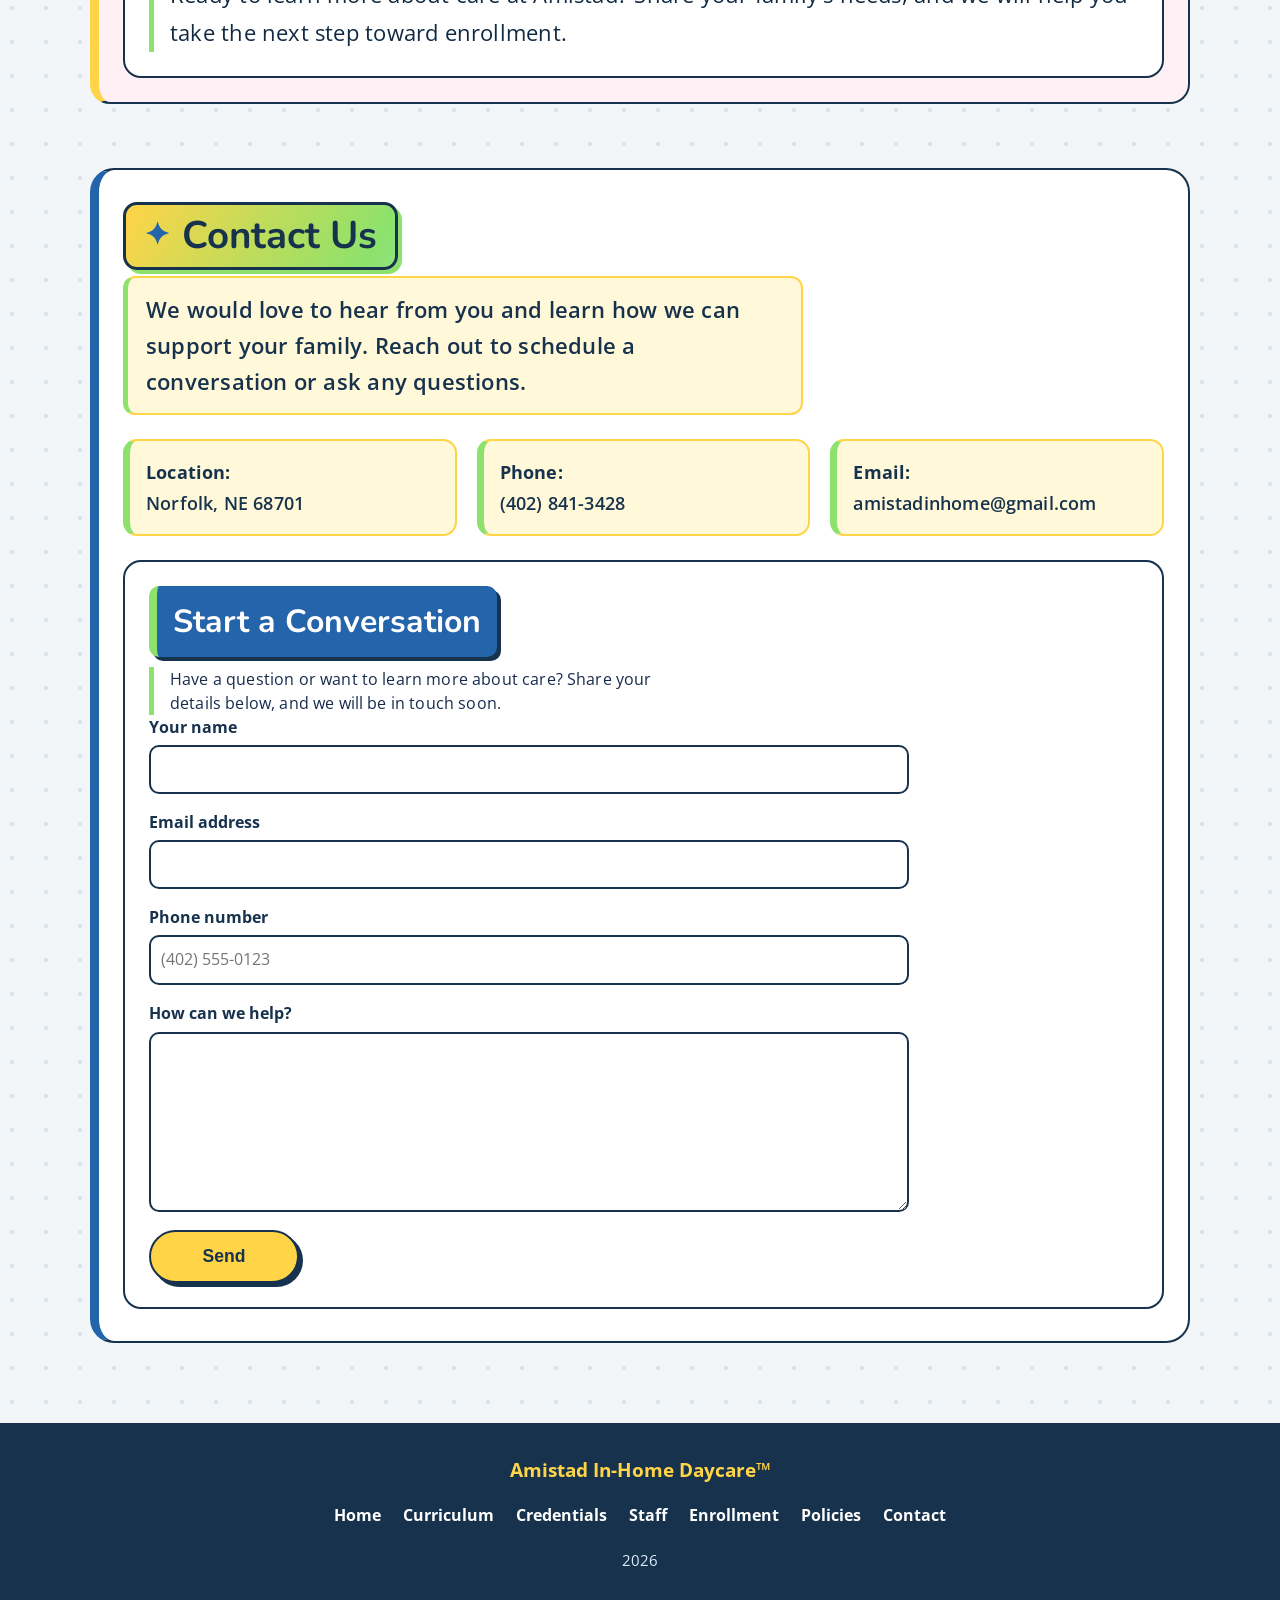
==== commit 812fa766: "Update curriculum, typography, and staff pages" ====
--- a/index.html
+++ b/index.html
@@ -3,11 +3,15 @@
 <head>
     <meta charset="UTF-8">
     <meta name="viewport" content="width=device-width, initial-scale=1.0">
-    <link rel="stylesheet" href="/styles/main.css">
-    <script src="/javascript/fade.js"> </script>
-    <script src="/javascript/contact.js" defer></script>
-    <script src="/javascript/mobile-menu.js" defer></script>
-    <script src="/javascript/rainbow-loader.js" defer></script>
+    <link rel="preconnect" href="https://fonts.googleapis.com">
+    <link rel="preconnect" href="https://fonts.gstatic.com" crossorigin>
+    <link href="https://fonts.googleapis.com/css2?family=Nunito:wght@600;700;800&family=Open+Sans:wght@400;500;600&display=swap" rel="stylesheet">
+    <link rel="stylesheet" href="styles/main.css">
+    <script src="javascript/fade.js"> </script>
+    <script src="javascript/phone-format.js" defer></script>
+    <script src="javascript/contact.js" defer></script>
+    <script src="javascript/mobile-menu.js" defer></script>
+    <script src="javascript/rainbow-loader.js" defer></script>
     <title>Amistad</title>
 </head>
 <body>
@@ -24,18 +28,24 @@
     </aside>
     <header>
         <nav>
-            <a class="logo" href="/index.html"><strong>Amistad In-Home Daycare!</strong></a>
+            <a class="logo" href="index.html"><strong>Amistad In-Home Daycare!</strong></a>
             <button class="menu-toggle" type="button" aria-expanded="false" aria-controls="site-navigation">
                 <span class="menu-toggle-icon" aria-hidden="true"></span>
                 <span>Menu</span>
             </button>
             <div class="nav-links" id="site-navigation">
-                <a href ="#about">About</a>
-                <a href="/pages/curriculum.html">Curriculum</a>
-                <a href="/pages/credentials.html">Credentials</a>
-                <a href="/pages/enrollment.html">Enrollment</a>
-                <a href="/pages/policies.html">Policies</a>
-                <a href="/pages/contact.html">Contact</a>
+                <details class="about-dropdown">
+                    <summary>About</summary>
+                    <div class="about-dropdown-menu">
+                        <a href="#about">About Amistad</a>
+                        <a href="pages/staff.html">Meet the Staff</a>
+                    </div>
+                </details>
+                <a href="pages/curriculum.html">Curriculum</a>
+                <a href="pages/credentials.html">Credentials</a>
+                <a href="pages/enrollment.html">Enrollment</a>
+                <a href="pages/policies.html">Policies</a>
+                <a href="pages/contact.html">Contact</a>
             </div>
         </nav>
     </header>
@@ -45,7 +55,7 @@
             <p class="hero-eyebrow">A loving place for little learners</p>
             <h1>Warm, Family-Oriented Care</h1>
             <p>Discover a safe, supportive home where your child can learn, play, and grow with confidence.</p>
-            <a href="/pages/enrollment.html" class="btn-enroll">Start Enrollment</a>
+            <a href="pages/enrollment.html" class="btn-enroll">Start Enrollment</a>
         </div>
 
     </section>
@@ -63,20 +73,20 @@
         <h2>Curriculum</h2>
         <div class="grid">
             <div class="card1">
-              <h3>Creative Play</h3>
-          <p>Art, music, stories, and pretend play encourage imagination and self-expression.</p> 
+              <h3>Daily Rhythm</h3>
+          <p>Children move through a balanced day of play, meals, learning, outdoor time, rest, and connection.</p>
             </div>
             <div class="card2">
-              <h3>Hands-On Learning</h3>
-          <p>Children explore language, numbers, shapes, sorting, and problem-solving through play.</p> 
+              <h3>Seven Learning Domains</h3>
+          <p>Our curriculum supports social-emotional growth, approaches to learning, health, language, math, science, and creative arts.</p>
             </div>     
              <div class="card3">
-              <h3>Movement and Outdoors</h3>
-          <p>Movement games and outdoor exploration build coordination, confidence, and curiosity.</p> 
+              <h3>Bilingual Foundations</h3>
+          <p>Children build listening, speaking, reading, and writing foundations in both English and Spanish.</p>
             </div>
              <div class="card4">
-              <h3>Social Growth</h3>
-          <p>Children practice kindness, communication, sharing, and independence in a supportive setting.</p> 
+              <h3>Learning Through Play</h3>
+          <p>Children explore numbers, patterns, nature, music, art, dance, and imaginative play.</p>
             </div>     
         </div>
     </section>
@@ -101,6 +111,24 @@
             </div>
         </div>
     </section>
+    <section id="staff">
+        <h2>Meet Our Staff</h2>
+        <div class="grid staff-directory">
+            <a class="card1" href="pages/marian.html">
+                <h3>Marian</h3>
+                <p>Owner and Head Teacher</p>
+            </a>
+            <a class="card2" href="pages/mami-lupe.html">
+                <h3>Mami Lupe</h3>
+                <p>Culinary Specialist</p>
+            </a>
+            <a class="card3" href="pages/alize.html">
+                <h3>Alize</h3>
+                <p>Teacher</p>
+            </a>
+        </div>
+        <a class="btn" href="pages/staff.html">Meet the Whole Team</a>
+    </section>
     <section id="enrollment">
          <div class="card">
             <p>Ready to learn more about care at Amistad? Share your family's needs, and we will help you take the next step toward enrollment.</p> 
@@ -111,14 +139,14 @@
         <h2>Contact Us</h2>
            <p class="contact-intro">We would love to hear from you and learn how we can support your family. Reach out to schedule a conversation or ask any questions.</p>
         <div class="grid">
-               <p><strong>Address:</strong><br>1001 Blue Stem Circle</p>
+               <p><strong>Location:</strong><br>Norfolk, NE 68701</p>
                <p><strong>Phone:</strong><br>(402) 841-3428</p>
               <p class="email-detail"><strong>Email:</strong><br>amistadinhome@gmail.com</p> 
             </div>
              <div class="card">
                                     <h3 class="contact-card-heading">Start a Conversation</h3>
                                       <p class="contact-form-intro">Have a question or want to learn more about care? Share your details below, and we will be in touch soon.</p>
-            <form class="contact-form" action="https://formsubmit.co/ajax/amistadinhome@gmail.com" method="post">
+            <form class="contact-form" action="https://formsubmit.co/ajax/amistadinhome@gmail.com" data-success-url="pages/thank-you.html" method="post">
                                 <label for="home-contact-name">Your name</label>
                 <input id="home-contact-name" name="name" type="text" autocomplete="name" required>
                                 <label for="home-contact-email">Email address</label>
@@ -137,14 +165,15 @@
     <footer class="site-footer">
         <div class="footer-brand">Amistad In-Home Daycare&trade;</div>
         <nav class="footer-links" aria-label="Footer navigation">
-            <a href="/index.html">Home</a>
-            <a href="/pages/curriculum.html">Curriculum</a>
-            <a href="/pages/credentials.html">Credentials</a>
-            <a href="/pages/enrollment.html">Enrollment</a>
-            <a href="/pages/policies.html">Policies</a>
-            <a href="/pages/contact.html">Contact</a>
+            <a href="index.html">Home</a>
+            <a href="pages/curriculum.html">Curriculum</a>
+            <a href="pages/credentials.html">Credentials</a>
+            <a href="pages/staff.html">Staff</a>
+            <a href="pages/enrollment.html">Enrollment</a>
+            <a href="pages/policies.html">Policies</a>
+            <a href="pages/contact.html">Contact</a>
         </nav>
         <p class="footer-date">2026</p>
     </footer>
 </body>
-</html>+</html>
--- a/styles/main.css
+++ b/styles/main.css
@@ -6,6 +6,8 @@
     --color-bg: #f2f6f8;
     --color-white: #ffffff;
     --color-border: #17324d;
+    --font-body: "Open Sans", sans-serif;
+    --font-heading: "Nunito", sans-serif;
     --max-width: 1100px;
 }
 
@@ -78,12 +80,21 @@
 
 body {
     margin: 0;
-    font-family: Arial, Helvetica, sans-serif;
+    font-family: var(--font-body);
     background-color: var(--color-bg);
     background-image: radial-gradient(circle at 12px 12px, rgba(35, 100, 170, 0.12) 2px, transparent 2.5px);
     background-size: 34px 34px;
     color: var(--color-text);
     line-height: 1.6;
+}
+
+h1,
+h2,
+h3,
+h4,
+h5,
+h6 {
+    font-family: var(--font-heading);
 }
 
 p {
@@ -417,6 +428,65 @@
     justify-content: flex-end;
 }
 
+.about-dropdown {
+    position: relative;
+}
+
+.about-dropdown summary {
+    background: var(--color-white);
+    border: 2px solid var(--color-border);
+    border-radius: 999px;
+    color: var(--color-text);
+    cursor: pointer;
+    font-weight: 600;
+    list-style: none;
+    padding: 7px 12px;
+    transition: background 0.2s ease, transform 0.2s ease;
+}
+
+.about-dropdown summary::-webkit-details-marker {
+    display: none;
+}
+
+.about-dropdown summary::after {
+    border-bottom: 1.5px solid currentColor;
+    border-right: 1.5px solid currentColor;
+    content: "";
+    display: inline-block;
+    height: 6px;
+    margin: 0 0 3px 8px;
+    transform: rotate(45deg);
+    width: 6px;
+}
+
+.about-dropdown summary:hover,
+.about-dropdown summary:focus-visible,
+.about-dropdown[open] summary {
+    background: var(--color-secondary);
+    color: var(--color-border);
+}
+
+.about-dropdown-menu {
+    background: var(--color-white);
+    border: 2px solid var(--color-border);
+    border-radius: 10px;
+    box-shadow: 3px 4px 0 rgba(23, 50, 77, 0.18);
+    display: flex;
+    flex-direction: column;
+    gap: 6px;
+    left: 0;
+    min-width: 190px;
+    padding: 8px;
+    position: absolute;
+    top: calc(100% + 6px);
+    z-index: 12;
+}
+
+.about-dropdown-menu a {
+    border-radius: 6px;
+    white-space: nowrap;
+}
+
 .menu-toggle {
     align-items: center;
     background: var(--color-white);
@@ -649,6 +719,29 @@
     font-size: 0.8em;
 }
 
+h2 {
+    animation: domains-heading-shift 6s ease-in-out infinite;
+    background: linear-gradient(120deg, var(--color-primary2), var(--color-secondary), #b9e9ff);
+    background-size: 180% 180%;
+}
+
+@keyframes domains-heading-shift {
+    0%,
+    100% {
+        background-position: 0% 50%;
+    }
+
+    50% {
+        background-position: 100% 50%;
+    }
+}
+
+@media (prefers-reduced-motion: reduce) {
+    h2 {
+        animation: none;
+    }
+}
+
 .card,
 .card1,
 .card2,
@@ -713,6 +806,30 @@
     display: grid;
     gap: 20px;
     grid-template-columns: repeat(auto-fit, minmax(220px, 1fr));
+}
+
+.schedule-list {
+    display: grid;
+    gap: 12px 28px;
+    grid-template-columns: repeat(2, minmax(0, 1fr));
+    margin: 0;
+    padding-left: 28px;
+}
+
+.schedule-list li {
+    background: #fff8d9;
+    border: 2px solid var(--color-primary2);
+    border-radius: 10px;
+    color: var(--color-border);
+    font-size: 1.1rem;
+    font-weight: 700;
+    padding: 8px 12px;
+}
+
+@media (max-width: 620px) {
+    .schedule-list {
+        grid-template-columns: 1fr;
+    }
 }
 
 #contact {
@@ -920,6 +1037,22 @@
         width: 100%;
     }
 
+    .about-dropdown summary {
+        width: 100%;
+    }
+
+    .about-dropdown-menu {
+        border: 0;
+        box-shadow: none;
+        min-width: 0;
+        padding: 8px 0 0 12px;
+        position: static;
+    }
+
+    .about-dropdown-menu a {
+        white-space: normal;
+    }
+
     .hero {
         margin-top: 18px;
         min-height: 70vh;
@@ -955,4 +1088,132 @@
         transform: none;
         transition: none;
     }
+}
+
+.thank-you-content {
+    align-items: center;
+    display: flex;
+    justify-content: center;
+    min-height: 62vh;
+    padding: 56px 24px;
+}
+
+.thank-you-card {
+    background: var(--color-white);
+    border: 3px solid var(--color-primary2);
+    border-radius: 16px;
+    box-shadow: 8px 8px 0 var(--color-secondary);
+    max-width: 680px;
+    padding: clamp(32px, 7vw, 72px);
+    text-align: center;
+}
+
+.thank-you-card h1 {
+    color: var(--color-border);
+    margin: 14px 0 18px;
+}
+
+.thank-you-card p:not(.hero-eyebrow) {
+    color: var(--color-text);
+    font-size: 1.15rem;
+    line-height: 1.6;
+    margin: 0 auto 28px;
+    max-width: 48ch;
+}
+
+.staff-hero {
+    align-items: flex-end;
+    background: #d9e9e7;
+    display: flex;
+    isolation: isolate;
+    margin: 34px auto 64px;
+    max-width: 1180px;
+    min-height: min(70vh, 640px);
+    overflow: hidden;
+    padding: clamp(24px, 6vw, 72px);
+    position: relative;
+}
+
+.staff-hero::after {
+    background: linear-gradient(90deg, rgba(23, 43, 77, 0.7), rgba(23, 43, 77, 0.05));
+    content: "";
+    inset: 0;
+    position: absolute;
+    z-index: -1;
+}
+
+.staff-hero-image {
+    height: 100%;
+    inset: 0;
+    object-fit: cover;
+    position: absolute;
+    width: 100%;
+    z-index: -2;
+}
+
+.staff-hero-content {
+    background: rgba(255, 255, 255, 0.94);
+    border: 3px solid var(--color-border);
+    border-radius: 16px;
+    max-width: 620px;
+    padding: clamp(24px, 4vw, 48px);
+}
+
+.staff-hero-content h1 {
+    color: var(--color-primary);
+    font-size: clamp(2.2rem, 5vw, 4rem);
+    line-height: 1.05;
+    margin: 0 0 12px;
+}
+
+.staff-hero-content p:last-child {
+    margin: 0;
+}
+
+.staff-directory a {
+    color: var(--color-text);
+    text-decoration: none;
+    transition: transform 0.2s ease;
+}
+
+.staff-directory a:hover,
+.staff-directory a:focus-visible {
+    transform: translateY(-3px);
+}
+
+.staff-directory h3 {
+    color: var(--color-border);
+}
+
+.staff-preview {
+    padding: 16px;
+}
+
+.staff-preview-image {
+    aspect-ratio: 4 / 3;
+    border: 2px solid var(--color-border);
+    display: block;
+    margin-bottom: 16px;
+    object-fit: cover;
+    width: 100%;
+}
+
+.staff-preview h3 {
+    margin: 0 0 8px;
+}
+
+.staff-preview p {
+    margin: 0;
+}
+
+@media (max-width: 680px) {
+    .staff-hero {
+        margin: 18px 12px 48px;
+        min-height: 65vh;
+        padding: 18px;
+    }
+
+    .staff-hero-content {
+        padding: 24px;
+    }
 }
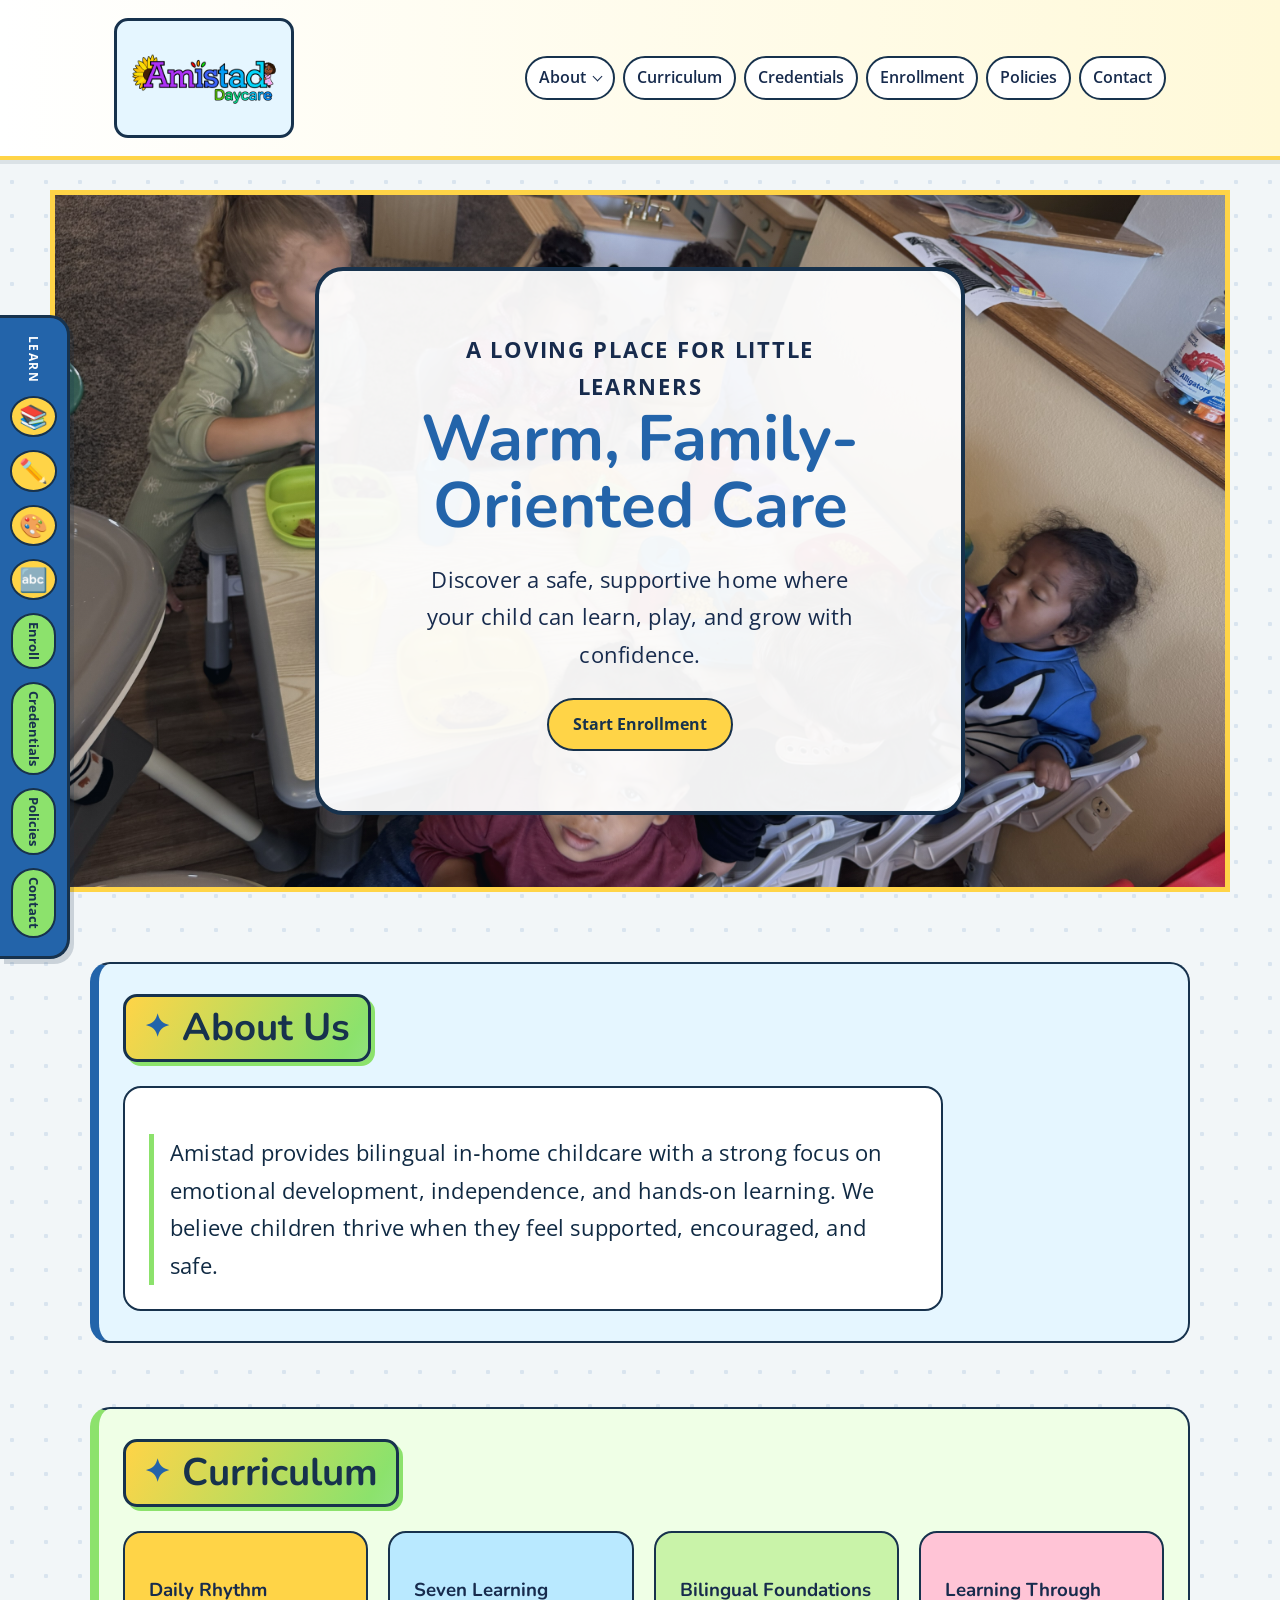
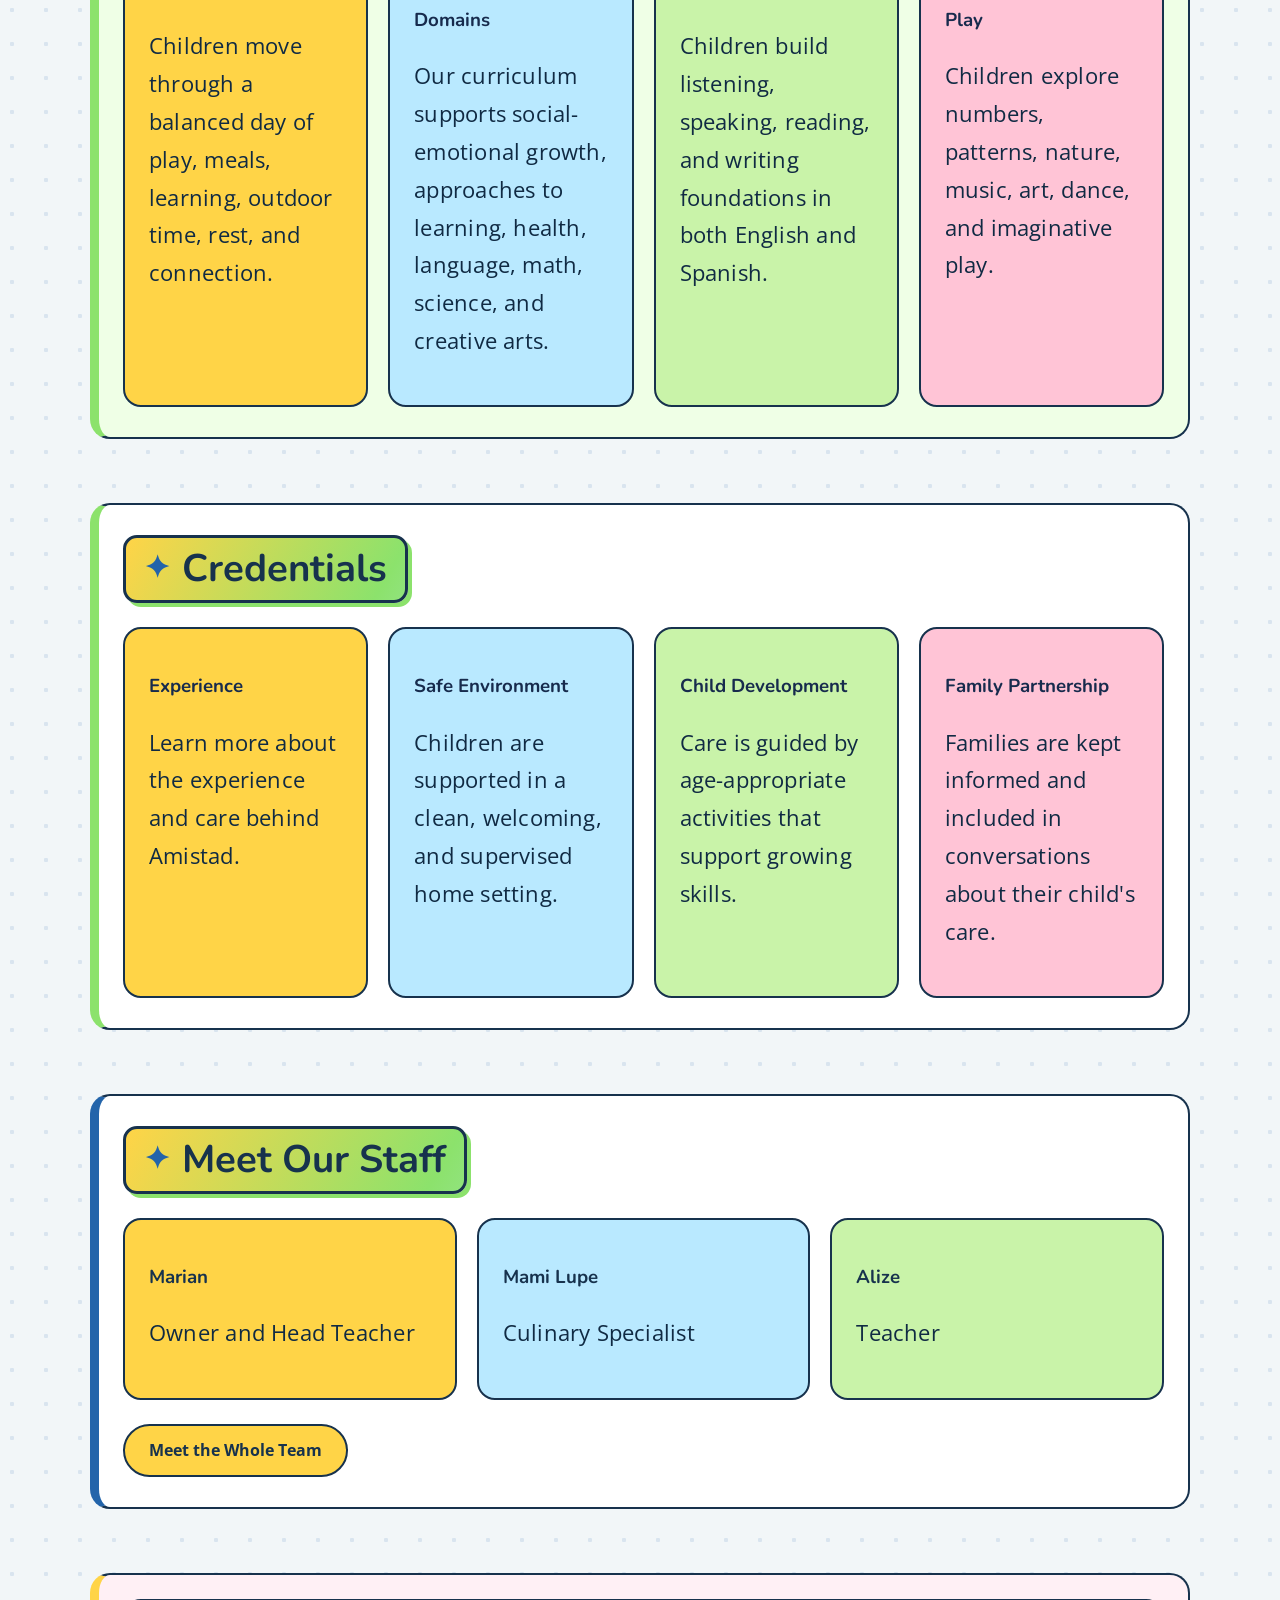
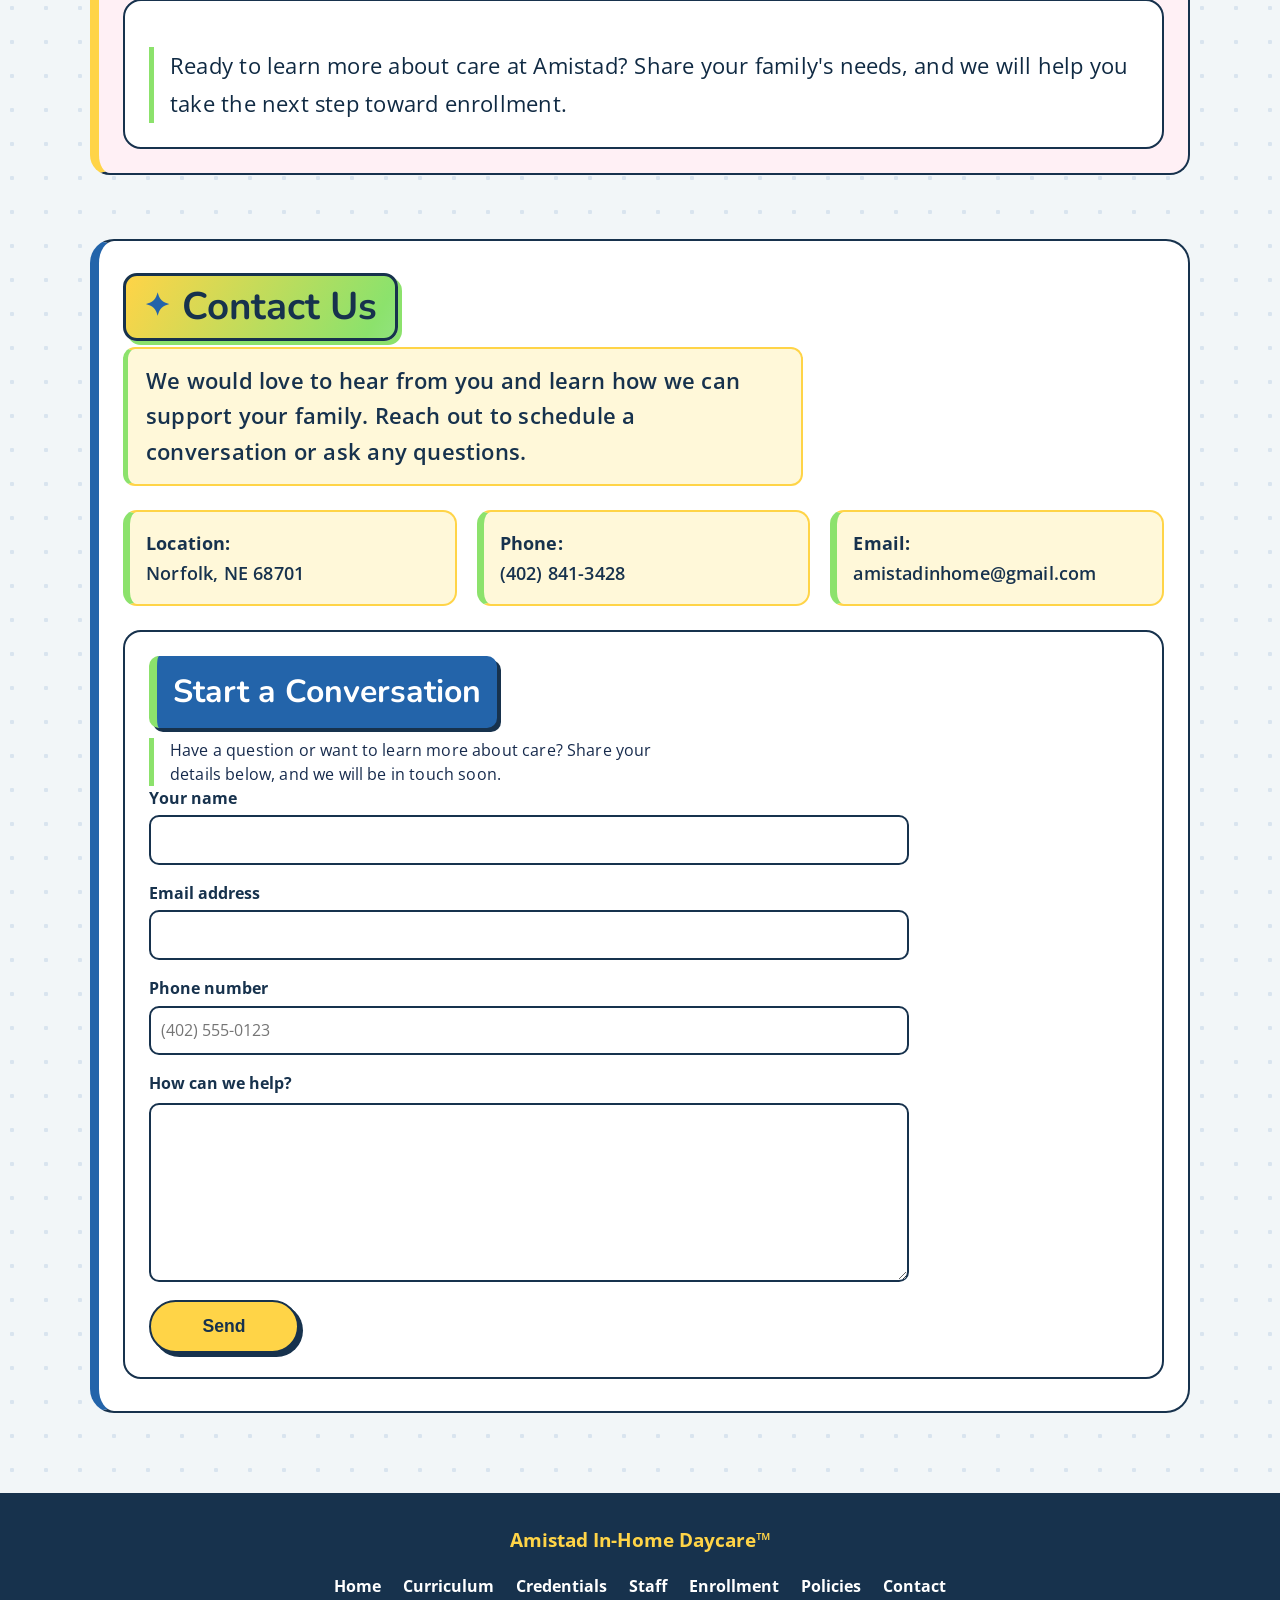
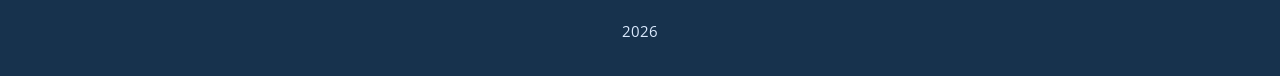
==== commit dfa22174: "Add enrollment availability and profile assets" ====
--- a/index.html
+++ b/index.html
@@ -3,6 +3,7 @@
 <head>
     <meta charset="UTF-8">
     <meta name="viewport" content="width=device-width, initial-scale=1.0">
+    <link rel="icon" href="media/amistad_favicon.ico" type="image/x-icon">
     <link rel="preconnect" href="https://fonts.googleapis.com">
     <link rel="preconnect" href="https://fonts.gstatic.com" crossorigin>
     <link href="https://fonts.googleapis.com/css2?family=Nunito:wght@600;700;800&family=Open+Sans:wght@400;500;600&display=swap" rel="stylesheet">
@@ -28,7 +29,9 @@
     </aside>
     <header>
         <nav>
-            <a class="logo" href="index.html"><strong>Amistad In-Home Daycare!</strong></a>
+            <a class="logo" href="index.html" aria-label="Amistad In-Home Daycare">
+                <img src="media/real_amistad_logo.png" alt="Amistad In-Home Daycare">
+            </a>
             <button class="menu-toggle" type="button" aria-expanded="false" aria-controls="site-navigation">
                 <span class="menu-toggle-icon" aria-hidden="true"></span>
                 <span>Menu</span>
--- a/styles/main.css
+++ b/styles/main.css
@@ -421,6 +421,14 @@
     text-decoration: none;
 }
 
+.logo img {
+    display: block;
+    height: 100px;
+    max-width: min(420px, 100%);
+    object-fit: contain;
+    width: auto;
+}
+
 .nav-links {
     display: flex;
     flex-wrap: wrap;
@@ -802,6 +810,66 @@
     background: #fff0f5;
 }
 
+.availability-grid {
+    display: grid;
+    gap: 20px;
+    grid-template-columns: repeat(auto-fit, minmax(240px, 1fr));
+}
+
+.availability-card {
+    background: #fff8d9;
+    border: 3px solid var(--color-border);
+    border-radius: 16px;
+    padding: 22px;
+}
+
+.availability-card.is-available {
+    background: #e9fbdc;
+    border-color: #4f8c32;
+}
+
+.availability-card.is-full {
+    background: #ffe5e5;
+    border-color: #a83f3f;
+}
+
+.availability-card h3 {
+    color: var(--color-border);
+    font-size: 1.55rem;
+    margin: 0 0 4px;
+}
+
+.availability-age,
+.availability-status,
+.availability-spots {
+    margin: 0;
+}
+
+.availability-age {
+    color: var(--color-text);
+    font-size: 1rem;
+}
+
+.availability-status {
+    font-size: 1.2rem;
+    font-weight: 800;
+    margin-top: 18px;
+}
+
+.is-available .availability-status {
+    color: #397022;
+}
+
+.is-full .availability-status {
+    color: #8c2c2c;
+}
+
+.availability-spots {
+    color: var(--color-text);
+    font-size: 1rem;
+    font-weight: 600;
+}
+
 .grid {
     display: grid;
     gap: 20px;
@@ -1011,6 +1079,11 @@
 
     header nav .logo {
         max-width: calc(100% - 82px);
+    }
+
+    .logo img {
+        height: 72px;
+        max-width: min(320px, 100%);
     }
 
     .menu-toggle {
@@ -1146,6 +1219,7 @@
     height: 100%;
     inset: 0;
     object-fit: cover;
+    object-position: center top;
     position: absolute;
     width: 100%;
     z-index: -2;
@@ -1190,11 +1264,12 @@
 }
 
 .staff-preview-image {
-    aspect-ratio: 4 / 3;
+    aspect-ratio: 1 / 1;
     border: 2px solid var(--color-border);
     display: block;
     margin-bottom: 16px;
     object-fit: cover;
+    object-position: center top;
     width: 100%;
 }
 
